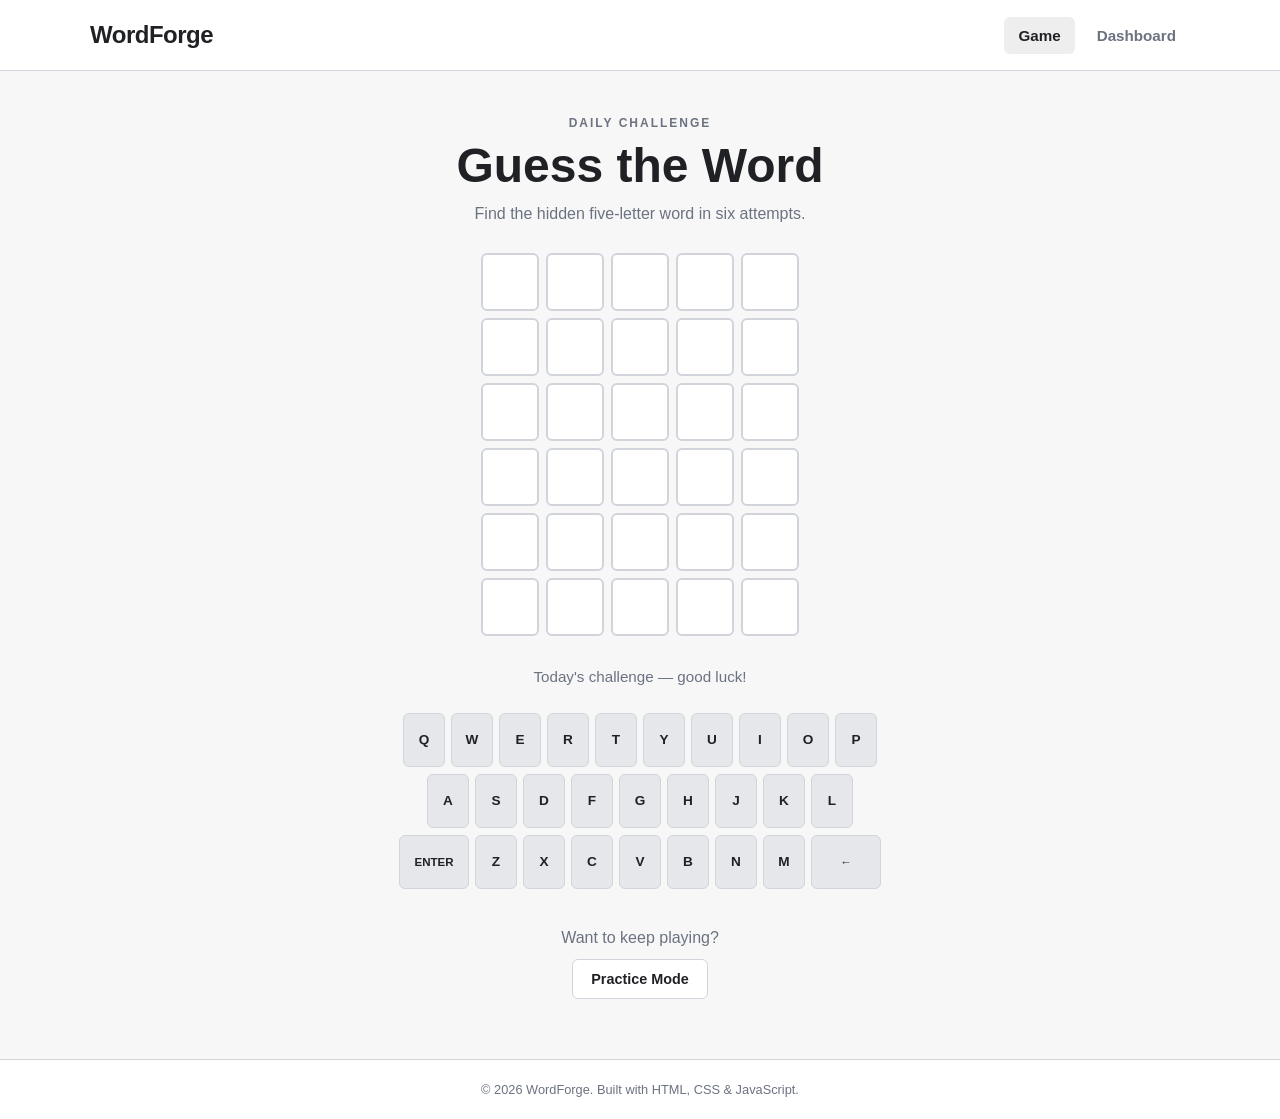
==== index.html @ da188cbf "Add daily and practice game modes" ====
<!DOCTYPE html>
<html lang="en">
<head>
    <meta charset="UTF-8">
    <meta
        name="viewport"
        content="width=device-width, initial-scale=1.0"
    >
    <meta
        name="description"
        content="WordForge - A modern word puzzle and statistics platform."
    >

    <title>WordForge - Word Puzzle</title>
    <link rel="stylesheet" href="css/style.css">
</head>

<body>

    <!-- ==================== HEADER ==================== -->
    <header class="site-header">

        <div class="header-container">

            <a href="index.html" class="logo">
                WordForge
            </a>

            <nav class="main-nav" aria-label="Main navigation">
                <a href="index.html" class="nav-link active">
                    Game
                </a>

                <a href="dashboard.html" class="nav-link">
                    Dashboard
                </a>
            </nav>

        </div>

    </header>


    <!-- ==================== MAIN CONTENT ==================== -->
    <main class="main-content">

        <!-- Game introduction -->
        <section class="game-intro">

            <p class="game-mode">
                DAILY CHALLENGE
            </p>

            <h1>Guess the Word</h1>

            <p class="game-description">
                Find the hidden five-letter word in six attempts.
            </p>

        </section>


        <!-- ==================== GAME BOARD ==================== -->
        <section
            class="game-section"
            aria-label="Word guessing game"
        >

            <div
                id="game-board"
                class="game-board"
                aria-label="Game board"
            >

                <!-- Row 1 -->
                <div class="guess-row">
                    <div class="letter-tile"></div>
                    <div class="letter-tile"></div>
                    <div class="letter-tile"></div>
                    <div class="letter-tile"></div>
                    <div class="letter-tile"></div>
                </div>

                <!-- Row 2 -->
                <div class="guess-row">
                    <div class="letter-tile"></div>
                    <div class="letter-tile"></div>
                    <div class="letter-tile"></div>
                    <div class="letter-tile"></div>
                    <div class="letter-tile"></div>
                </div>

                <!-- Row 3 -->
                <div class="guess-row">
                    <div class="letter-tile"></div>
                    <div class="letter-tile"></div>
                    <div class="letter-tile"></div>
                    <div class="letter-tile"></div>
                    <div class="letter-tile"></div>
                </div>

                <!-- Row 4 -->
                <div class="guess-row">
                    <div class="letter-tile"></div>
                    <div class="letter-tile"></div>
                    <div class="letter-tile"></div>
                    <div class="letter-tile"></div>
                    <div class="letter-tile"></div>
                </div>

                <!-- Row 5 -->
                <div class="guess-row">
                    <div class="letter-tile"></div>
                    <div class="letter-tile"></div>
                    <div class="letter-tile"></div>
                    <div class="letter-tile"></div>
                    <div class="letter-tile"></div>
                </div>

                <!-- Row 6 -->
                <div class="guess-row">
                    <div class="letter-tile"></div>
                    <div class="letter-tile"></div>
                    <div class="letter-tile"></div>
                    <div class="letter-tile"></div>
                    <div class="letter-tile"></div>
                </div>

            </div>

        </section>


        <!-- ==================== MESSAGE ==================== -->
        <section
            id="game-message"
            class="game-message"
            aria-live="polite"
        >
            <p>Start guessing!</p>
        </section>


        <!-- ==================== KEYBOARD ==================== -->
        <section
            class="keyboard-section"
            aria-label="Virtual keyboard"
        >

            <div class="keyboard-row">

                <button class="key" data-key="Q">Q</button>
                <button class="key" data-key="W">W</button>
                <button class="key" data-key="E">E</button>
                <button class="key" data-key="R">R</button>
                <button class="key" data-key="T">T</button>
                <button class="key" data-key="Y">Y</button>
                <button class="key" data-key="U">U</button>
                <button class="key" data-key="I">I</button>
                <button class="key" data-key="O">O</button>
                <button class="key" data-key="P">P</button>

            </div>


            <div class="keyboard-row">

                <button class="key" data-key="A">A</button>
                <button class="key" data-key="S">S</button>
                <button class="key" data-key="D">D</button>
                <button class="key" data-key="F">F</button>
                <button class="key" data-key="G">G</button>
                <button class="key" data-key="H">H</button>
                <button class="key" data-key="J">J</button>
                <button class="key" data-key="K">K</button>
                <button class="key" data-key="L">L</button>

            </div>


            <div class="keyboard-row">

                <button
                    class="key key-wide"
                    data-key="ENTER"
                >
                    ENTER
                </button>

                <button class="key" data-key="Z">Z</button>
                <button class="key" data-key="X">X</button>
                <button class="key" data-key="C">C</button>
                <button class="key" data-key="V">V</button>
                <button class="key" data-key="B">B</button>
                <button class="key" data-key="N">N</button>
                <button class="key" data-key="M">M</button>

                <button
                    class="key key-wide"
                    data-key="BACKSPACE"
                    aria-label="Backspace"
                >
                    ←
                </button>

            </div>

        </section>


        <!-- ==================== PRACTICE MODE ==================== -->
        <section class="practice-section">

            <p>
                Want to keep playing?
            </p>

            <button
                id="practice-button"
                class="secondary-button"
                type="button"
            >
                Practice Mode
            </button>

        </section>

    </main>


    <!-- ==================== FOOTER ==================== -->
    <footer class="site-footer">

        <p>
            &copy; 2026 WordForge. Built with HTML, CSS &amp; JavaScript.
        </p>

    </footer>


    <!-- JavaScript -->
    <script src="js/game.js"></script>

</body>
</html>
---- css/style.css ----
/* =========================================================
   WORD FORGE - GLOBAL STYLES
   ========================================================= */

:root {
    --bg-color: #f7f7f8;
    --surface-color: #ffffff;
    --text-color: #202124;
    --muted-text: #6b7280;
    --border-color: #d1d5db;

    --primary-color: #111827;
    --primary-hover: #374151;

    --correct-color: #6aaa64;
    --present-color: #c9b458;
    --absent-color: #787c7e;

    --tile-size: 58px;
    --key-height: 54px;

    --radius-small: 6px;
    --radius-medium: 10px;
    --radius-large: 16px;
}


/* =========================================================
   RESET
   ========================================================= */

* {
    margin: 0;
    padding: 0;
    box-sizing: border-box;
}


html {
    font-size: 16px;
    scroll-behavior: smooth;
}


body {
    min-height: 100vh;

    font-family:
        Arial,
        Helvetica,
        sans-serif;

    background-color: var(--bg-color);
    color: var(--text-color);

    display: flex;
    flex-direction: column;
}


/* =========================================================
   HEADER
   ========================================================= */

.site-header {
    width: 100%;

    background-color: var(--surface-color);

    border-bottom: 1px solid var(--border-color);

    position: sticky;
    top: 0;

    z-index: 100;
}


.header-container {
    width: min(1100px, 92%);

    min-height: 70px;

    margin: 0 auto;

    display: flex;
    align-items: center;
    justify-content: space-between;

    gap: 30px;
}


.logo {
    color: var(--text-color);

    text-decoration: none;

    font-size: 1.5rem;
    font-weight: 800;

    letter-spacing: -0.5px;
}


.main-nav {
    display: flex;
    align-items: center;

    gap: 8px;
}


.nav-link {
    color: var(--muted-text);

    text-decoration: none;

    padding: 10px 14px;

    border-radius: var(--radius-small);

    font-size: 0.95rem;
    font-weight: 600;

    transition:
        background-color 0.2s ease,
        color 0.2s ease;
}


.nav-link:hover {
    background-color: #f0f0f1;
    color: var(--text-color);
}


.nav-link.active {
    color: var(--text-color);
    background-color: #eeeeef;
}


/* =========================================================
   MAIN CONTENT
   ========================================================= */

.main-content {
    width: min(1100px, 92%);

    margin: 0 auto;

    flex: 1;

    padding: 45px 0 60px;
}


/* =========================================================
   GAME INTRO
   ========================================================= */

.game-intro {
    text-align: center;

    margin-bottom: 30px;
}


.game-mode {
    color: var(--muted-text);

    font-size: 0.75rem;

    font-weight: 800;

    letter-spacing: 2px;

    margin-bottom: 10px;
}


.game-intro h1 {
    font-size: clamp(2rem, 5vw, 3rem);

    line-height: 1.1;

    margin-bottom: 12px;
}


.game-description {
    color: var(--muted-text);

    font-size: 1rem;
}


/* =========================================================
   GAME SECTION
   ========================================================= */

.game-section {
    display: flex;

    justify-content: center;

    margin-bottom: 25px;
}


.game-board {
    display: flex;

    flex-direction: column;

    gap: 7px;
}


.guess-row {
    display: grid;

    grid-template-columns:
        repeat(5, var(--tile-size));

    gap: 7px;
}


.letter-tile {
    width: var(--tile-size);
    height: var(--tile-size);

    border: 2px solid var(--border-color);

    background-color: var(--surface-color);

    border-radius: var(--radius-small);

    display: flex;

    align-items: center;
    justify-content: center;

    font-size: 1.7rem;

    font-weight: 800;

    text-transform: uppercase;

    transition:
        transform 0.15s ease,
        border-color 0.15s ease,
        background-color 0.15s ease;
}


/* These classes will be used by JavaScript later */

.letter-tile.correct {
    background-color: var(--correct-color);

    border-color: var(--correct-color);

    color: white;
}


.letter-tile.present {
    background-color: var(--present-color);

    border-color: var(--present-color);

    color: white;
}


.letter-tile.absent {
    background-color: var(--absent-color);

    border-color: var(--absent-color);

    color: white;
}


/* =========================================================
   GAME MESSAGE
   ========================================================= */

.game-message {
    min-height: 32px;

    display: flex;

    align-items: center;
    justify-content: center;

    margin-bottom: 20px;

    text-align: center;
}


.game-message p {
    color: var(--muted-text);

    font-size: 0.95rem;
}


/* =========================================================
   KEYBOARD
   ========================================================= */

.keyboard-section {
    width: min(600px, 100%);

    margin: 0 auto;
}


.keyboard-row {
    display: flex;

    justify-content: center;

    gap: 6px;

    margin-bottom: 7px;
}


.key {
    min-width: 42px;

    height: var(--key-height);

    padding: 0 8px;

    border: 1px solid var(--border-color);

    border-radius: var(--radius-small);

    background-color: #e5e7eb;

    color: var(--text-color);

    font-size: 0.85rem;

    font-weight: 700;

    cursor: pointer;

    transition:
        transform 0.1s ease,
        background-color 0.15s ease,
        color 0.15s ease;
}


.key:hover {
    background-color: #d1d5db;
}


.key:active {
    transform: scale(0.94);
}


.key.key-wide {
    min-width: 70px;

    font-size: 0.72rem;
}


/* Keyboard states for JavaScript */

.key.correct {
    background-color: var(--correct-color);

    border-color: var(--correct-color);

    color: white;
}


.key.present {
    background-color: var(--present-color);

    border-color: var(--present-color);

    color: white;
}


.key.absent {
    background-color: var(--absent-color);

    border-color: var(--absent-color);

    color: white;
}


/* =========================================================
   PRACTICE SECTION
   ========================================================= */

.practice-section {
    margin-top: 40px;

    text-align: center;
}


.practice-section p {
    color: var(--muted-text);

    margin-bottom: 12px;
}


.secondary-button {
    border: 1px solid var(--border-color);

    background-color: var(--surface-color);

    color: var(--text-color);

    padding: 11px 18px;

    border-radius: var(--radius-small);

    font-size: 0.9rem;

    font-weight: 700;

    cursor: pointer;

    transition:
        background-color 0.2s ease,
        transform 0.1s ease;
}


.secondary-button:hover {
    background-color: #eeeeef;
}


.secondary-button:active {
    transform: scale(0.97);
}


/* =========================================================
   FOOTER
   ========================================================= */

.site-footer {
    width: 100%;

    border-top: 1px solid var(--border-color);

    background-color: var(--surface-color);

    padding: 22px;

    text-align: center;
}


.site-footer p {
    color: var(--muted-text);

    font-size: 0.8rem;
}


/* =========================================================
   RESPONSIVE DESIGN - TABLET
   ========================================================= */

@media (max-width: 768px) {

    :root {
        --tile-size: 52px;
        --key-height: 50px;
    }


    .main-content {
        padding-top: 35px;
    }


    .header-container {
        min-height: 64px;
    }


    .logo {
        font-size: 1.3rem;
    }


    .nav-link {
        padding: 8px 10px;
    }


    .key {
        min-width: 38px;

        padding: 0 6px;
    }


    .key.key-wide {
        min-width: 62px;
    }
}


/* =========================================================
   RESPONSIVE DESIGN - MOBILE
   ========================================================= */

@media (max-width: 480px) {

    :root {
        --tile-size: 48px;
        --key-height: 46px;
    }


    .header-container {
        width: 94%;
    }


    .main-content {
        width: 94%;

        padding-top: 28px;
    }


    .main-nav {
        gap: 2px;
    }


    .nav-link {
        padding: 7px 8px;

        font-size: 0.8rem;
    }


    .game-intro {
        margin-bottom: 24px;
    }


    .game-description {
        font-size: 0.9rem;
    }


    .guess-row {
        gap: 5px;
    }


    .game-board {
        gap: 5px;
    }


    .letter-tile {
        font-size: 1.35rem;
    }


    .keyboard-section {
        width: 100%;
    }


    .keyboard-row {
        gap: 4px;
    }


    .key {
        min-width: 0;

        flex: 1;

        height: var(--key-height);

        padding: 0 3px;

        font-size: 0.75rem;
    }


    .key.key-wide {
        flex: 1.4;

        min-width: 0;

        font-size: 0.62rem;
    }


    .site-footer {
        padding: 18px 10px;
    }
}
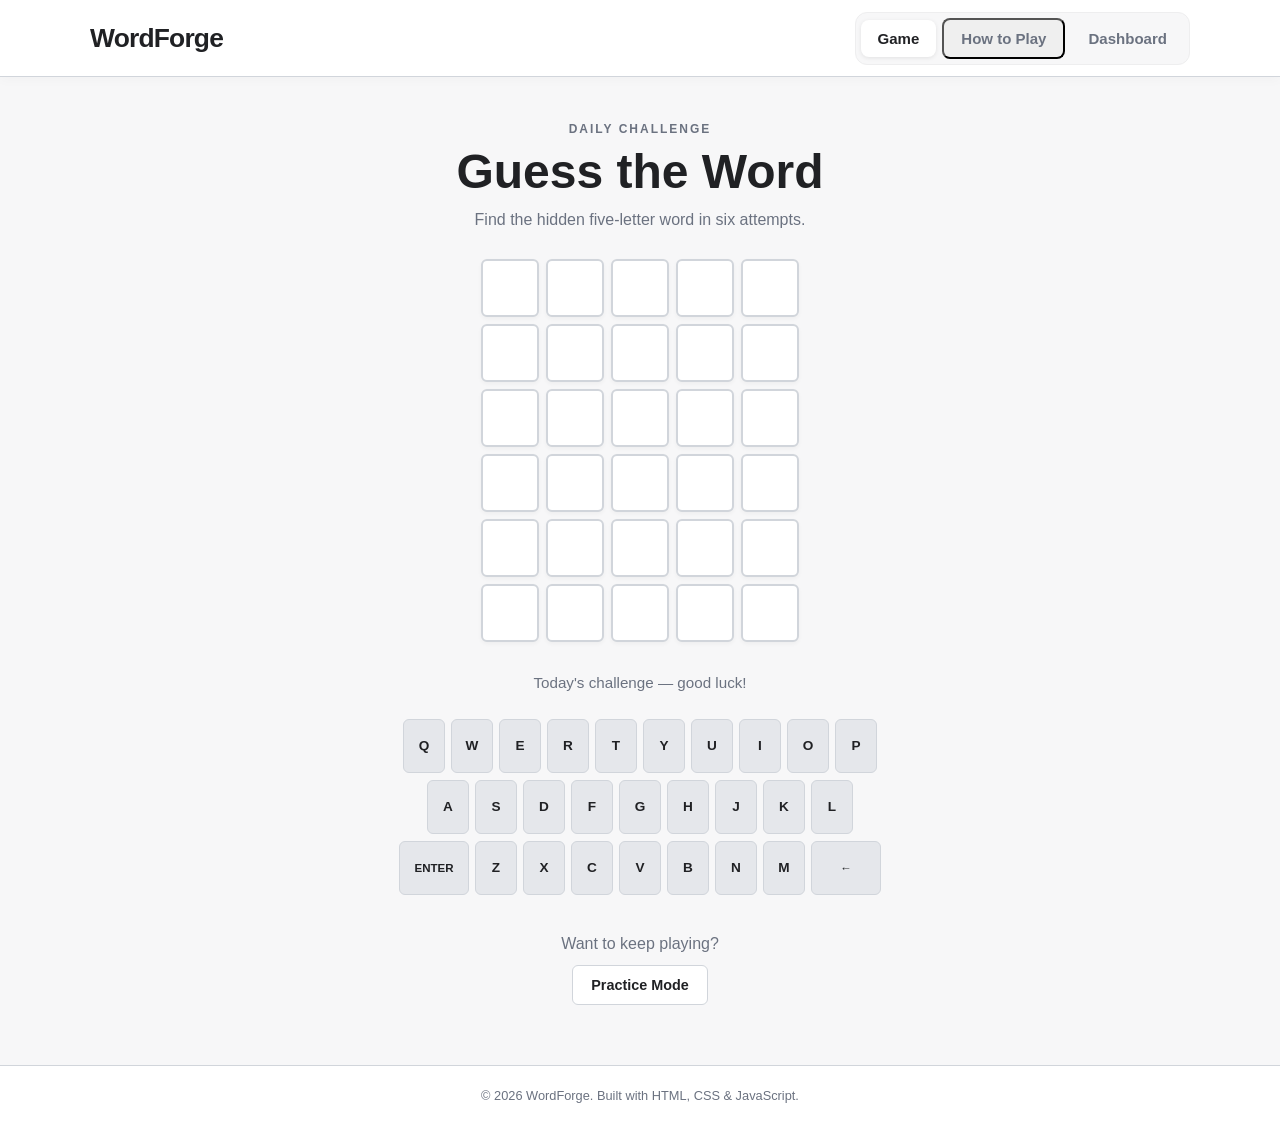
==== commit e02f9d85: "Polish dashboard UI and add How to Play modal" ====
--- a/index.html
+++ b/index.html
@@ -1,15 +1,10 @@
 <!DOCTYPE html>
 <html lang="en">
+
 <head>
     <meta charset="UTF-8">
-    <meta
-        name="viewport"
-        content="width=device-width, initial-scale=1.0"
-    >
-    <meta
-        name="description"
-        content="WordForge - A modern word puzzle and statistics platform."
-    >
+    <meta name="viewport" content="width=device-width, initial-scale=1.0">
+    <meta name="description" content="WordForge - A modern word puzzle and statistics platform.">
 
     <title>WordForge - Word Puzzle</title>
     <link rel="stylesheet" href="css/style.css">
@@ -17,6 +12,7 @@
 
 <body>
 
+
     <!-- ==================== HEADER ==================== -->
     <header class="site-header">
 
@@ -27,18 +23,185 @@
             </a>
 
             <nav class="main-nav" aria-label="Main navigation">
+
                 <a href="index.html" class="nav-link active">
                     Game
                 </a>
 
+                <button type="button" id="how-to-play-button" class="nav-link how-to-play-button" aria-haspopup="dialog"
+                    aria-controls="how-to-play-modal">
+                    How to Play
+                </button>
+
                 <a href="dashboard.html" class="nav-link">
                     Dashboard
                 </a>
+
             </nav>
 
         </div>
 
     </header>
+
+ 
+    <!-- ==================== HOW TO PLAY MODAL ==================== -->
+    <div class="modal-overlay" id="how-to-play-modal" role="dialog" aria-modal="true"
+        aria-labelledby="how-to-play-title" hidden>
+        <div class="modal-content">
+
+            <div class="modal-header">
+                <div>
+                    <p class="modal-eyebrow">NEW TO WORDFORGE?</p>
+                    <h2 id="how-to-play-title">How to Play</h2>
+                    <p class="modal-subtitle">
+                        A little guide to get you started.
+                    </p>
+                </div>
+
+                <button type="button" class="modal-close" id="close-how-to-play" aria-label="Close instructions">
+                    &times;
+                </button>
+            </div>
+
+            <div class="modal-body">
+
+                <!-- Game Rules -->
+                <section class="rules-section">
+                    <h3>The Rules</h3>
+
+                    <ul class="rules-list">
+                        <li>
+                            <span class="rule-number">1</span>
+                            <span>
+                                <strong>Find the hidden word.</strong>
+                                Guess a five-letter word to uncover the answer.
+                            </span>
+                        </li>
+
+                        <li>
+                            <span class="rule-number">2</span>
+                            <span>
+                                <strong>You get six attempts.</strong>
+                                Each guess must contain five letters.
+                            </span>
+                        </li>
+
+                        <li>
+                            <span class="rule-number">3</span>
+                            <span>
+                                <strong>Watch the tile colours.</strong>
+                                The colours give you clues after each guess.
+                            </span>
+                        </li>
+
+                        <li>
+                            <span class="rule-number">4</span>
+                            <span>
+                                <strong>Use the clues wisely.</strong>
+                                Adjust your next guess until you find the word.
+                            </span>
+                        </li>
+                    </ul>
+                </section>
+
+                <!-- Colour Guide -->
+                <section class="rules-section">
+                    <h3>What Do the Colours Mean?</h3>
+
+                    <div class="colour-guide">
+
+                        <div class="colour-item">
+                            <div class="example-tile tile-green">W</div>
+                            <div>
+                                <strong>Green — Perfect Match</strong>
+                                <p>
+                                    The letter is in the word and in the
+                                    correct position.
+                                </p>
+                            </div>
+                        </div>
+
+                        <div class="colour-item">
+                            <div class="example-tile tile-yellow">O</div>
+                            <div>
+                                <strong>Yellow — Wrong Position</strong>
+                                <p>
+                                    The letter is in the word, but belongs
+                                    in a different position.
+                                </p>
+                            </div>
+                        </div>
+
+                        <div class="colour-item">
+                            <div class="example-tile tile-gray">R</div>
+                            <div>
+                                <strong>Gray — Not in the Word</strong>
+                                <p>
+                                    The letter is not in the word, or no
+                                    unused occurrence remains.
+                                </p>
+                            </div>
+                        </div>
+
+                    </div>
+                </section>
+
+
+                <!-- Quick Example -->
+                <section class="rules-section example-section">
+                    <h3>Quick Example</h3>
+
+                    <p class="example-description">
+                        Imagine the hidden word is <strong>PLANT</strong>
+                        and your guess is <strong>CRANE</strong>.
+                    </p>
+
+                    <div class="example-word" aria-label="Example guess CRANE">
+                        <div class="example-tile tile-gray">C</div>
+                        <div class="example-tile tile-gray">R</div>
+                        <div class="example-tile tile-green">A</div>
+                        <div class="example-tile tile-green">N</div>
+                        <div class="example-tile tile-gray">E</div>
+                    </div>
+
+                    <p class="example-note">
+                        A and N are green because they are in the correct positions.
+                        C, R and E are gray because they are not in the hidden word.
+                    </p>
+                </section>
+
+
+                <!-- Controls -->
+                <section class="rules-section controls-section">
+                    <h3>Controls</h3>
+
+                    <div class="control-item">
+                        <span class="control-key">ENTER</span>
+                        <span>Submit your guess</span>
+                    </div>
+
+                    <div class="control-item">
+                        <span class="control-key">BACKSPACE</span>
+                        <span>Remove the last letter</span>
+                    </div>
+
+                    <p class="controls-note">
+                        You can use either your physical keyboard or the
+                        on-screen keyboard.
+                    </p>
+                </section>
+
+            </div>
+
+            <div class="modal-footer">
+                <button type="button" class="primary-button" id="got-it-button">
+                    Got it, let's play!
+                </button>
+            </div>
+
+        </div>
+    </div>
+    
 
 
     <!-- ==================== MAIN CONTENT ==================== -->
@@ -47,7 +210,7 @@
         <!-- Game introduction -->
         <section class="game-intro">
 
-            <p class="game-mode">
+            <p class="game-mode" id="game-mode-label">
                 DAILY CHALLENGE
             </p>
 
@@ -61,16 +224,9 @@
 
 
         <!-- ==================== GAME BOARD ==================== -->
-        <section
-            class="game-section"
-            aria-label="Word guessing game"
-        >
-
-            <div
-                id="game-board"
-                class="game-board"
-                aria-label="Game board"
-            >
+        <section class="game-section" aria-label="Word guessing game">
+
+            <div id="game-board" class="game-board" aria-label="Game board">
 
                 <!-- Row 1 -->
                 <div class="guess-row">
@@ -132,20 +288,13 @@
 
 
         <!-- ==================== MESSAGE ==================== -->
-        <section
-            id="game-message"
-            class="game-message"
-            aria-live="polite"
-        >
+        <section id="game-message" class="game-message" aria-live="polite">
             <p>Start guessing!</p>
         </section>
 
 
         <!-- ==================== KEYBOARD ==================== -->
-        <section
-            class="keyboard-section"
-            aria-label="Virtual keyboard"
-        >
+        <section class="keyboard-section" aria-label="Virtual keyboard">
 
             <div class="keyboard-row">
 
@@ -180,10 +329,7 @@
 
             <div class="keyboard-row">
 
-                <button
-                    class="key key-wide"
-                    data-key="ENTER"
-                >
+                <button class="key key-wide" data-key="ENTER">
                     ENTER
                 </button>
 
@@ -195,11 +341,7 @@
                 <button class="key" data-key="N">N</button>
                 <button class="key" data-key="M">M</button>
 
-                <button
-                    class="key key-wide"
-                    data-key="BACKSPACE"
-                    aria-label="Backspace"
-                >
+                <button class="key key-wide" data-key="BACKSPACE" aria-label="Backspace">
                     ←
                 </button>
 
@@ -215,11 +357,7 @@
                 Want to keep playing?
             </p>
 
-            <button
-                id="practice-button"
-                class="secondary-button"
-                type="button"
-            >
+            <button id="practice-button" class="secondary-button" type="button">
                 Practice Mode
             </button>
 
@@ -239,7 +377,12 @@
 
 
     <!-- JavaScript -->
+    <script src="js/storage.js"></script>
+    <script src="js/words.js"></script>
+    <script src="js/history.js"></script>
     <script src="js/game.js"></script>
+    <script src="js/how-to-play.js"></script>
 
 </body>
+
 </html>
--- a/css/style.css
+++ b/css/style.css
@@ -58,87 +58,87 @@
 }
 
 
+
 /* =========================================================
    HEADER
    ========================================================= */
 
 .site-header {
     width: 100%;
-
     background-color: var(--surface-color);
-
     border-bottom: 1px solid var(--border-color);
 
     position: sticky;
     top: 0;
-
     z-index: 100;
-}
-
+
+    box-shadow: 0 2px 12px rgba(0, 0, 0, 0.03);
+}
 
 .header-container {
     width: min(1100px, 92%);
-
-    min-height: 70px;
-
+    min-height: 76px;
     margin: 0 auto;
 
     display: flex;
     align-items: center;
     justify-content: space-between;
-
-    gap: 30px;
-}
-
+    gap: 24px;
+}
 
 .logo {
     color: var(--text-color);
-
     text-decoration: none;
 
-    font-size: 1.5rem;
-    font-weight: 800;
-
-    letter-spacing: -0.5px;
-}
-
+    font-size: 1.65rem;
+    font-weight: 850;
+    letter-spacing: -0.8px;
+
+    transition: opacity 0.2s ease;
+}
+
+.logo:hover {
+    opacity: 0.75;
+}
 
 .main-nav {
     display: flex;
     align-items: center;
-
-    gap: 8px;
-}
-
+    gap: 6px;
+
+    padding: 5px;
+    border: 1px solid #eeeeef;
+    border-radius: 12px;
+    background-color: #f7f7f8;
+}
 
 .nav-link {
     color: var(--muted-text);
-
     text-decoration: none;
 
-    padding: 10px 14px;
-
-    border-radius: var(--radius-small);
-
-    font-size: 0.95rem;
-    font-weight: 600;
+    padding: 10px 17px;
+    border-radius: 8px;
+
+    font-size: 0.94rem;
+    font-weight: 650;
 
     transition:
         background-color 0.2s ease,
-        color 0.2s ease;
-}
-
+        color 0.2s ease,
+        box-shadow 0.2s ease;
+}
 
 .nav-link:hover {
-    background-color: #f0f0f1;
+    background-color: #eaeaec;
     color: var(--text-color);
 }
-
 
 .nav-link.active {
     color: var(--text-color);
-    background-color: #eeeeef;
-}
+    background-color: var(--surface-color);
+    box-shadow: 0 1px 4px rgba(0, 0, 0, 0.09);
+}
+
 
 
 /* =========================================================
@@ -249,10 +249,28 @@
 
     text-transform: uppercase;
 
+    box-shadow: 0 2px 4px rgba(0, 0, 0, 0.04);
+
     transition:
         transform 0.15s ease,
         border-color 0.15s ease,
-        background-color 0.15s ease;
+        background-color 0.15s ease,
+        box-shadow 0.15s ease;
+}
+
+/* Letter tile animation */
+.letter-tile:not(:empty) {
+    animation: tilePop 0.12s ease;
+}
+
+@keyframes tilePop {
+    0% {
+        transform: scale(0.85);
+    }
+
+    100% {
+        transform: scale(1);
+    }
 }
 
 
@@ -264,6 +282,8 @@
     border-color: var(--correct-color);
 
     color: white;
+    
+    box-shadow: 0 3px 8px rgba(0, 0, 0, 0.12);
 }
 
 
@@ -273,6 +293,8 @@
     border-color: var(--present-color);
 
     color: white;
+
+    box-shadow: 0 3px 8px rgba(0, 0, 0, 0.12);
 }
 
 
@@ -282,6 +304,8 @@
     border-color: var(--absent-color);
 
     color: white;
+
+    box-shadow: 0 3px 8px rgba(0, 0, 0, 0.12);
 }
 
 
@@ -622,4 +646,946 @@
     .site-footer {
         padding: 18px 10px;
     }
-}+}
+
+
+/* =========================================================
+   DASHBOARD
+   ========================================================= */
+
+.page-intro {
+    width: min(1000px, 92%);
+    margin: 0 auto;
+    padding: 45px 0 30px;
+    text-align: center;
+}
+
+.page-intro h1 {
+    margin: 8px 0;
+    font-size: 2.2rem;
+}
+
+.page-intro p:last-child {
+    margin: 0;
+    color: var(--text-muted);
+}
+
+.stats-section {
+    width: min(1000px, 92%);
+    margin: 0 auto;
+    display: grid;
+    grid-template-columns: repeat(5, 1fr);
+    gap: 16px;
+}
+
+/* =========================================================
+   DASHBOARD STATISTICS CARDS
+   ========================================================= */
+
+.stat-card {
+    position: relative;
+    overflow: hidden;
+
+    background-color: var(--surface-color);
+    border: 1px solid var(--border-color);
+    border-radius: var(--radius-medium);
+
+    padding: 26px 18px;
+    text-align: left;
+
+    box-shadow: var(--shadow-small);
+
+    transition:
+        transform 0.22s ease,
+        box-shadow 0.22s ease,
+        border-color 0.22s ease;
+}
+
+.stat-card::before {
+    content: "";
+    position: absolute;
+    top: 0;
+    left: 0;
+
+    width: 100%;
+    height: 3px;
+
+    background: #6aaa64;
+
+    transform: scaleX(0);
+    transform-origin: left;
+
+    transition: transform 0.22s ease;
+}
+
+.stat-card:hover {
+    transform: translateY(-4px);
+    box-shadow: 0 10px 26px rgba(0, 0, 0, 0.08);
+    border-color: #d5e5d2;
+}
+
+.stat-card:hover::before {
+    transform: scaleX(1);
+}
+
+.stat-card h2 {
+    margin: 0 0 14px;
+
+    color: var(--muted-text, var(--text-muted));
+
+    font-size: 0.88rem;
+    font-weight: 650;
+    line-height: 1.4;
+    letter-spacing: 0.2px;
+}
+
+.stat-card p {
+    margin: 0;
+
+    color: var(--text-color);
+
+    font-size: clamp(1.8rem, 3vw, 2.25rem);
+    font-weight: 800;
+    line-height: 1.1;
+    letter-spacing: -0.8px;
+
+    font-variant-numeric: tabular-nums;
+}
+
+@media (max-width: 480px) {
+    .stat-card {
+        padding: 20px 14px;
+        border-radius: 12px;
+    }
+
+    .stat-card h2 {
+        margin-bottom: 10px;
+        font-size: 0.8rem;
+    }
+
+    .stat-card p {
+        font-size: 1.75rem;
+    }
+}
+
+@media (prefers-reduced-motion: reduce) {
+    .stat-card,
+    .stat-card::before {
+        transition: none;
+    }
+
+    .stat-card:hover {
+        transform: none;
+    }
+}
+
+
+
+
+/* =========================================================
+   GUESS DISTRIBUTION
+   ========================================================= */
+
+.distribution-section {
+    width: min(700px, 92%);
+    margin: 45px auto 60px;
+    padding: 30px;
+
+    background: var(--surface-color);
+    border: 1px solid var(--border-color);
+    border-radius: 16px;
+
+    box-shadow: 0 6px 24px rgba(0, 0, 0, 0.04);
+}
+
+.distribution-section h2 {
+    margin: 0 0 28px;
+    font-size: 1.3rem;
+    font-weight: 800;
+    letter-spacing: -0.3px;
+}
+
+.distribution-row {
+    display: flex;
+    align-items: center;
+    gap: 14px;
+    margin-bottom: 14px;
+}
+
+.distribution-row:last-child {
+    margin-bottom: 0;
+}
+
+.distribution-row > span:first-child {
+    width: 18px;
+    flex-shrink: 0;
+
+    color: var(--muted-text);
+    font-size: 0.9rem;
+    font-weight: 750;
+    text-align: center;
+}
+
+.distribution-bar {
+    position: relative;
+    flex: 1;
+    min-width: 0;
+    min-height: 34px;
+
+    display: flex;
+    align-items: center;
+    justify-content: flex-end;
+
+    padding: 0 12px;
+    overflow: hidden;
+
+    background: #eef0f1;
+    border-radius: 6px;
+
+    transition: background-color 0.2s ease;
+}
+
+.distribution-bar span {
+    position: relative;
+    z-index: 1;
+
+    color: #303438;
+    font-size: 0.88rem;
+    font-weight: 800;
+    font-variant-numeric: tabular-nums;
+}
+
+/* Highlight winning guess counts */
+.distribution-bar.highlight {
+    background: var(--correct-color);
+}
+
+.distribution-bar.highlight span {
+    color: #ffffff;
+}
+
+/* Mobile adjustments */
+@media (max-width: 600px) {
+    .distribution-section {
+        padding: 22px 18px;
+        margin: 30px auto 40px;
+        border-radius: 14px;
+    }
+
+    .distribution-section h2 {
+        margin-bottom: 22px;
+        font-size: 1.15rem;
+    }
+
+    .distribution-row {
+        gap: 10px;
+        margin-bottom: 12px;
+    }
+
+    .distribution-bar {
+        min-height: 32px;
+        padding: 0 10px;
+    }
+}
+
+@media (prefers-reduced-motion: reduce) {
+    .distribution-bar {
+        transition: none;
+    }
+}
+
+
+/* =========================================================
+   DASHBOARD RESPONSIVE DESIGN
+   ========================================================= */
+
+@media (max-width: 900px) {
+    .stats-section {
+        grid-template-columns: repeat(3, 1fr);
+    }
+}
+
+@media (max-width: 600px) {
+    .page-intro {
+        padding: 30px 0 25px;
+    }
+
+    .page-intro h1 {
+        font-size: 1.8rem;
+    }
+
+    .stats-section {
+        grid-template-columns: repeat(2, 1fr);
+        gap: 12px;
+    }
+
+    .stat-card {
+        padding: 20px 12px;
+    }
+
+    .stat-card p {
+        font-size: 1.6rem;
+    }
+
+    .distribution-section {
+        padding: 20px;
+        margin-top: 30px;
+    }
+}
+
+
+/* =========================================================
+   GAME HISTORY
+   ========================================================= */
+
+.history-section {
+    width: min(1000px, 92%);
+    margin: 45px auto 60px;
+}
+
+.history-section h2 {
+    margin: 0 0 22px;
+    text-align: center;
+    font-size: 1.5rem;
+    font-weight: 800;
+    letter-spacing: -0.4px;
+}
+
+.history-table-wrapper {
+    width: 100%;
+    overflow-x: auto;
+
+    background: var(--surface-color);
+    border: 1px solid var(--border-color);
+    border-radius: 14px;
+
+    box-shadow: 0 6px 24px rgba(0, 0, 0, 0.04);
+}
+
+.history-table {
+    width: 100%;
+    min-width: 650px;
+    border-collapse: separate;
+    border-spacing: 0;
+}
+
+.history-table th,
+.history-table td {
+    padding: 16px 18px;
+    text-align: left;
+    white-space: nowrap;
+    border-bottom: 1px solid #eaecf0;
+}
+
+.history-table th {
+    background: #e5e7eb;
+    color: #374151;
+
+    font-size: 0.82rem;
+    font-weight: 800;
+    letter-spacing: 0.35px;
+}
+
+.history-table td {
+    color: var(--text-color);
+    font-size: 0.92rem;
+}
+
+.history-table tbody tr {
+    transition: background-color 0.18s ease;
+}
+
+.history-table tbody tr:hover {
+    background-color: #f8fafc;
+}
+
+.history-table tbody tr:last-child td {
+    border-bottom: none;
+}
+
+/* Delete button */
+.history-delete-button {
+    padding: 8px 13px;
+
+    border: 1px solid #e5b9b9;
+    border-radius: 8px;
+
+    background: #ffffff;
+    color: #b42318;
+
+    font-family: inherit;
+    font-size: 0.8rem;
+    font-weight: 700;
+
+    cursor: pointer;
+
+    transition:
+        background-color 0.2s ease,
+        border-color 0.2s ease,
+        color 0.2s ease,
+        transform 0.2s ease;
+}
+
+.history-delete-button:hover {
+    background: #fef2f2;
+    border-color: #d92d20;
+    color: #912018;
+    transform: translateY(-1px);
+}
+
+.history-delete-button:active {
+    transform: translateY(0);
+}
+
+.history-delete-button:focus-visible {
+    outline: 2px solid #d92d20;
+    outline-offset: 3px;
+}
+
+@media (max-width: 600px) {
+    .history-section {
+        margin-top: 30px;
+        margin-bottom: 40px;
+    }
+
+    .history-section h2 {
+        font-size: 1.3rem;
+    }
+
+    .history-table th,
+    .history-table td {
+        padding: 13px 14px;
+        font-size: 0.85rem;
+    }
+}
+
+@media (prefers-reduced-motion: reduce) {
+    .history-table tbody tr,
+    .history-delete-button {
+        transition: none;
+    }
+
+    .history-delete-button:hover {
+        transform: none;
+    }
+}
+
+
+@media (max-width: 480px) {
+    .header-container {
+        width: 92%;
+        min-height: 66px;
+        gap: 12px;
+    }
+
+    .logo {
+        font-size: 1.35rem;
+    }
+
+    .main-nav {
+        gap: 3px;
+        padding: 4px;
+    }
+
+    .nav-link {
+        padding: 9px 11px;
+        font-size: 0.85rem;
+    }
+}
+
+
+
+/* =========================================================
+   HOW TO PLAY MODAL
+   ========================================================= */
+
+.modal-overlay[hidden] {
+    display: none !important;
+}
+
+.modal-overlay {
+    position: fixed;
+    inset: 0;
+    z-index: 1000;
+
+    display: flex;
+    align-items: center;
+    justify-content: center;
+
+    padding: 20px;
+    background: rgba(20, 24, 28, 0.58);
+    backdrop-filter: blur(4px);
+
+    overflow-y: auto;
+}
+
+.modal-content {
+    width: min(100%, 540px);
+    max-height: 90vh;
+    overflow-y: auto;
+
+    background: var(--surface-color);
+    color: var(--text-color);
+
+    border: 1px solid var(--border-color);
+    border-radius: 20px;
+
+    box-shadow: 0 24px 70px rgba(0, 0, 0, 0.22);
+
+    animation: modalAppear 0.22s ease-out;
+}
+
+.modal-header {
+    display: flex;
+    justify-content: space-between;
+    align-items: flex-start;
+    gap: 16px;
+
+    padding: 26px 26px 20px;
+    border-bottom: 1px solid var(--border-color);
+}
+
+.modal-eyebrow {
+    margin: 0 0 7px;
+
+    color: #6aaa64;
+    font-size: 0.75rem;
+    font-weight: 800;
+    letter-spacing: 1.4px;
+}
+
+.modal-header h2 {
+    margin: 0;
+    font-size: 1.8rem;
+    letter-spacing: -0.7px;
+}
+
+.modal-subtitle {
+    margin: 7px 0 0;
+    color: var(--muted-text);
+    font-size: 0.93rem;
+}
+
+.modal-close {
+    flex-shrink: 0;
+
+    width: 38px;
+    height: 38px;
+
+    display: grid;
+    place-items: center;
+
+    border: none;
+    border-radius: 10px;
+    background: #f0f0f1;
+    color: #333333;
+
+    font-size: 1.7rem;
+    line-height: 1;
+    cursor: pointer;
+
+    transition: background-color 0.2s ease;
+}
+
+.modal-close:hover {
+    background: #e2e2e5;
+}
+
+.modal-body {
+    padding: 22px 26px;
+}
+
+.rules-section + .rules-section {
+    margin-top: 25px;
+}
+
+.rules-section h3 {
+    margin: 0 0 14px;
+    font-size: 1.05rem;
+    font-weight: 750;
+}
+
+.rules-list {
+    display: grid;
+    gap: 15px;
+
+    margin: 0;
+    padding: 0;
+    list-style: none;
+}
+
+.rules-list li {
+    display: flex;
+    align-items: flex-start;
+    gap: 12px;
+
+    color: var(--muted-text);
+    font-size: 0.9rem;
+    line-height: 1.55;
+}
+
+.rule-number {
+    flex-shrink: 0;
+
+    width: 28px;
+    height: 28px;
+
+    display: grid;
+    place-items: center;
+
+    border-radius: 9px;
+    background: #eef5ec;
+    color: #397b35;
+
+    font-size: 0.82rem;
+    font-weight: 800;
+}
+
+.rules-list strong {
+    display: block;
+    margin-bottom: 2px;
+    color: var(--text-color);
+}
+
+.colour-guide {
+    display: grid;
+    gap: 15px;
+}
+
+.colour-item {
+    display: flex;
+    align-items: center;
+    gap: 13px;
+}
+
+.colour-item strong {
+    display: block;
+    margin-bottom: 4px;
+    font-size: 0.9rem;
+}
+
+.colour-item p {
+    margin: 0;
+    color: var(--muted-text);
+    font-size: 0.85rem;
+    line-height: 1.5;
+}
+
+.example-tile {
+    width: 42px;
+    height: 42px;
+    flex-shrink: 0;
+
+    display: grid;
+    place-items: center;
+
+    border-radius: 7px;
+    color: #ffffff;
+
+    font-size: 1.1rem;
+    font-weight: 800;
+}
+
+.tile-green {
+    background: #6aaa64;
+}
+
+.tile-yellow {
+    background: #c9b458;
+}
+
+.tile-gray {
+    background: #787c7e;
+}
+
+.example-section {
+    padding: 17px;
+    border: 1px solid var(--border-color);
+    border-radius: 14px;
+    background: rgba(120, 124, 126, 0.045);
+}
+
+.example-section h3 {
+    margin-bottom: 9px;
+}
+
+.example-description,
+.example-note,
+.controls-note {
+    color: var(--muted-text);
+    font-size: 0.86rem;
+    line-height: 1.6;
+}
+
+.example-description {
+    margin: 0 0 13px;
+}
+
+.example-description strong {
+    color: var(--text-color);
+}
+
+.example-word {
+    display: flex;
+    gap: 7px;
+    margin-bottom: 12px;
+}
+
+.example-note {
+    margin: 0;
+}
+
+.control-item {
+    display: flex;
+    align-items: center;
+    gap: 12px;
+
+    margin-bottom: 12px;
+
+    font-size: 0.9rem;
+}
+
+.control-key {
+    min-width: 92px;
+    padding: 8px 10px;
+
+    text-align: center;
+
+    border: 1px solid var(--border-color);
+    border-radius: 7px;
+    background: var(--surface-color);
+
+    font-size: 0.72rem;
+    font-weight: 800;
+    letter-spacing: 0.3px;
+}
+
+.controls-note {
+    margin: 14px 0 0;
+}
+
+.modal-footer {
+    padding: 18px 26px 24px;
+    border-top: 1px solid var(--border-color);
+}
+
+.primary-button {
+    width: 100%;
+    min-height: 48px;
+
+    padding: 12px 18px;
+
+    border: none;
+    border-radius: 11px;
+
+    background: #6aaa64;
+    color: #ffffff;
+
+    font-size: 0.95rem;
+    font-weight: 750;
+
+    cursor: pointer;
+
+    transition:
+        background-color 0.2s ease,
+        transform 0.2s ease;
+}
+
+.primary-button:hover {
+    background: #579451;
+    transform: translateY(-1px);
+}
+
+.how-to-play-button {
+    font-family: inherit;
+    cursor: pointer;
+    white-space: nowrap;
+}
+
+.how-to-play-button:focus-visible,
+.modal-close:focus-visible,
+.primary-button:focus-visible {
+    outline: 3px solid #6aaa64;
+    outline-offset: 3px;
+}
+
+@keyframes modalAppear {
+    from {
+        opacity: 0;
+        transform: translateY(10px) scale(0.98);
+    }
+
+    to {
+        opacity: 1;
+        transform: translateY(0) scale(1);
+    }
+}
+
+/* Mobile layout */
+@media (max-width: 480px) {
+    .modal-overlay {
+        align-items: flex-start;
+        padding: 12px;
+    }
+
+    .modal-content {
+        max-height: 94vh;
+        border-radius: 16px;
+    }
+
+    .modal-header {
+        padding: 21px 18px 17px;
+    }
+
+    .modal-header h2 {
+        font-size: 1.55rem;
+    }
+
+    .modal-body {
+        padding: 20px 18px;
+    }
+
+    .modal-footer {
+        padding: 16px 18px 20px;
+    }
+
+    .example-tile {
+        width: 36px;
+        height: 36px;
+        font-size: 1rem;
+    }
+
+    .example-word {
+        gap: 6px;
+    }
+
+    .colour-item {
+        gap: 11px;
+    }
+
+    .colour-item .example-tile {
+        width: 38px;
+        height: 38px;
+    }
+
+    .how-to-play-button {
+        padding: 9px 10px;
+        font-size: 0.8rem;
+    }
+}
+
+
+
+.distribution-bar {
+    background-color: #e5e7eb;
+}
+
+.distribution-bar .distribution-fill {
+    position: absolute;
+    inset: 0 auto 0 0;
+    max-width: 100%;
+
+    background-color: #9ca3af;
+    border-radius: inherit;
+
+    transition: width 0.25s ease;
+}
+
+.distribution-bar span {
+    position: relative;
+    z-index: 1;
+    color: #202124;
+}
+
+.distribution-bar.highlight {
+    background-color: #eef0f1;
+}
+
+@media (prefers-reduced-motion: reduce) {
+    .distribution-bar .distribution-fill {
+        transition: none;
+    }
+}
+
+
+
+
+/* Game result badges */
+.result-badge {
+    display: inline-flex;
+    align-items: center;
+    justify-content: center;
+
+    min-width: 58px;
+    padding: 5px 10px;
+
+    border-radius: 6px;
+    font-size: 0.78rem;
+    font-weight: 750;
+}
+
+.result-won {
+    background: #e8f4e6;
+    color: #347a32;
+}
+
+.result-lost {
+    background: #fcebea;
+    color: #b42318;
+}
+
+
+
+
+/* Dashboard heading polish */
+.dashboard-header {
+    width: min(900px, 92%);
+    margin: 42px auto 30px;
+    text-align: center;
+}
+
+.dashboard-eyebrow {
+    display: inline-block;
+    margin: 0 0 10px;
+    padding: 6px 12px;
+    border: 1px solid #d5eadb;
+    border-radius: 999px;
+    background: #edf7ef;
+    color: #287443;
+    font-size: 0.75rem;
+    font-weight: 800;
+    letter-spacing: 1.6px;
+    text-transform: uppercase;
+}
+
+.dashboard-header h1 {
+    margin: 0;
+    color: var(--text-color);
+    font-size: clamp(2rem, 4vw, 2.8rem);
+    font-weight: 800;
+    letter-spacing: -1.2px;
+    line-height: 1.15;
+}
+
+.dashboard-subtitle {
+    max-width: 540px;
+    margin: 14px auto 0;
+    color: #667085;
+    font-size: 1rem;
+    line-height: 1.7;
+}
+
+@media (max-width: 600px) {
+    .dashboard-header {
+        margin: 30px auto 24px;
+    }
+
+    .dashboard-header h1 {
+        letter-spacing: -0.7px;
+    }
+
+    .dashboard-subtitle {
+        font-size: 0.9rem;
+        padding: 0 8px;
+    }
+}
